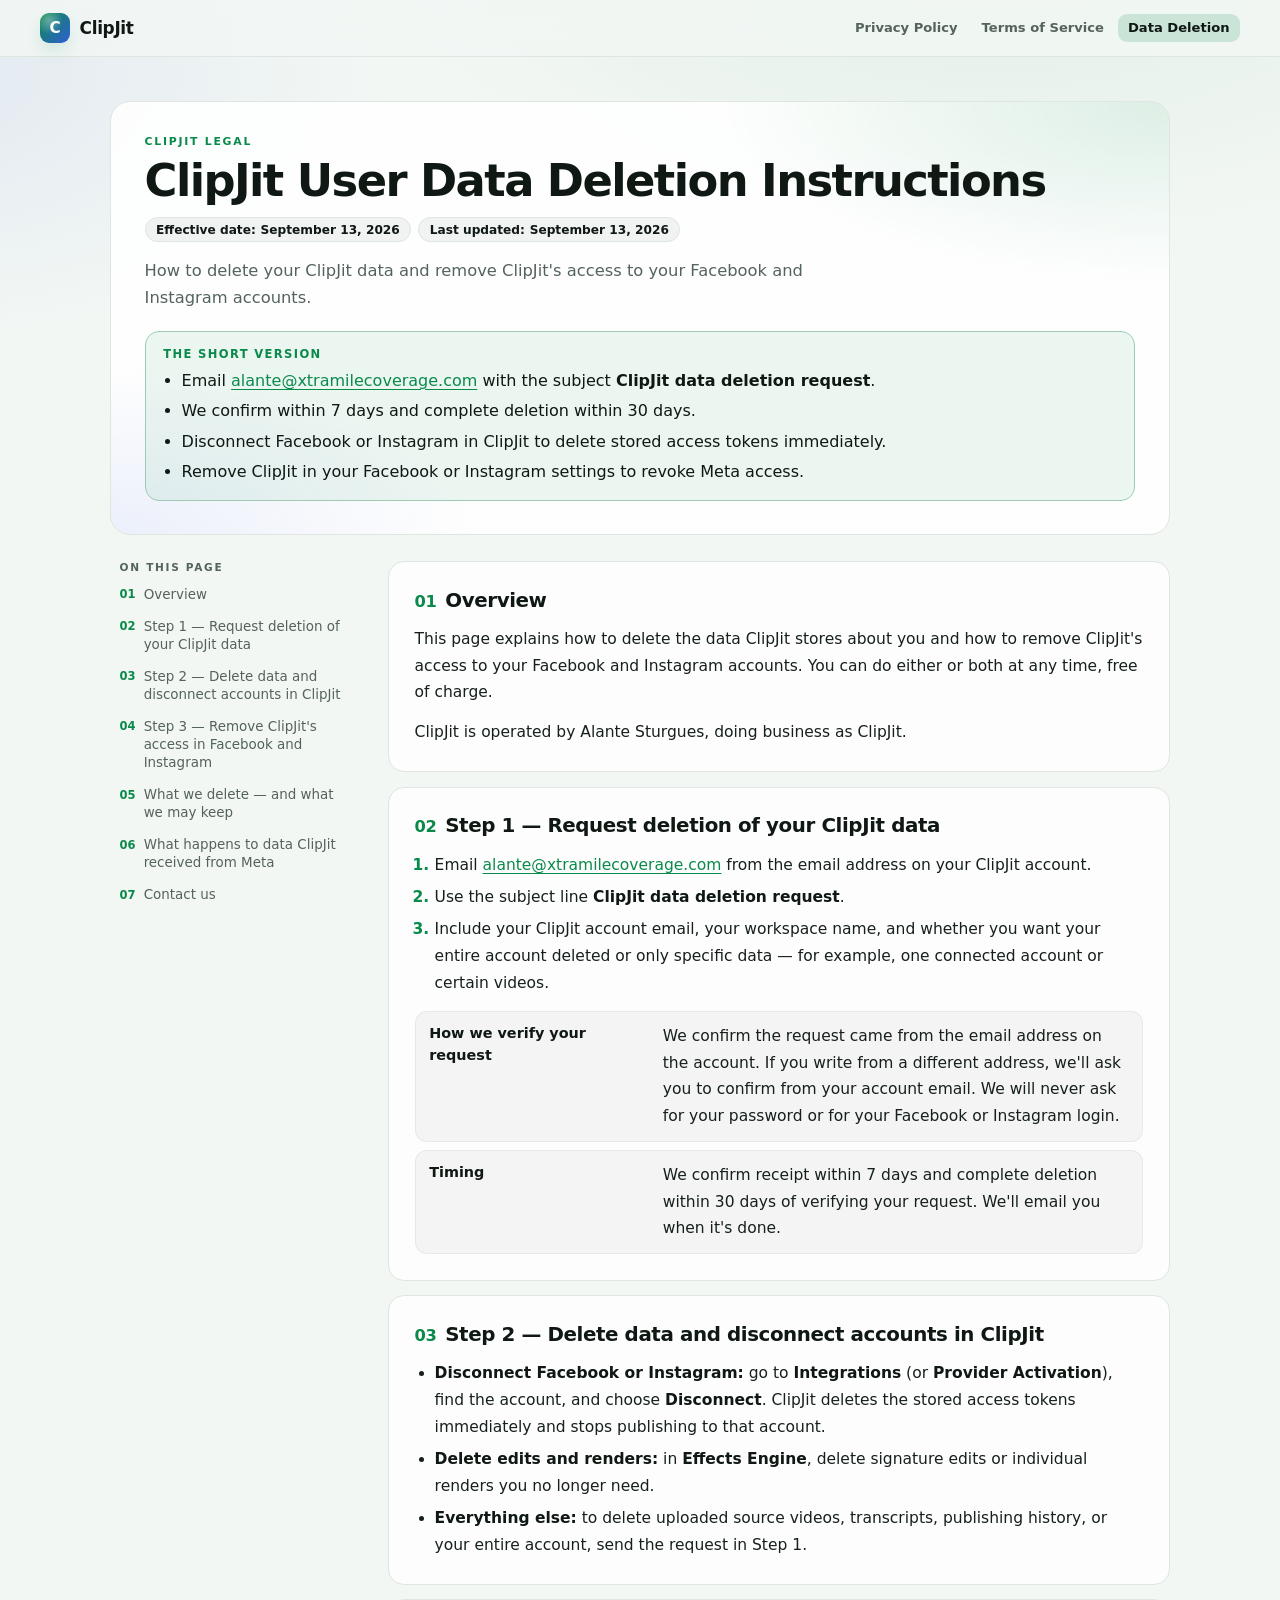
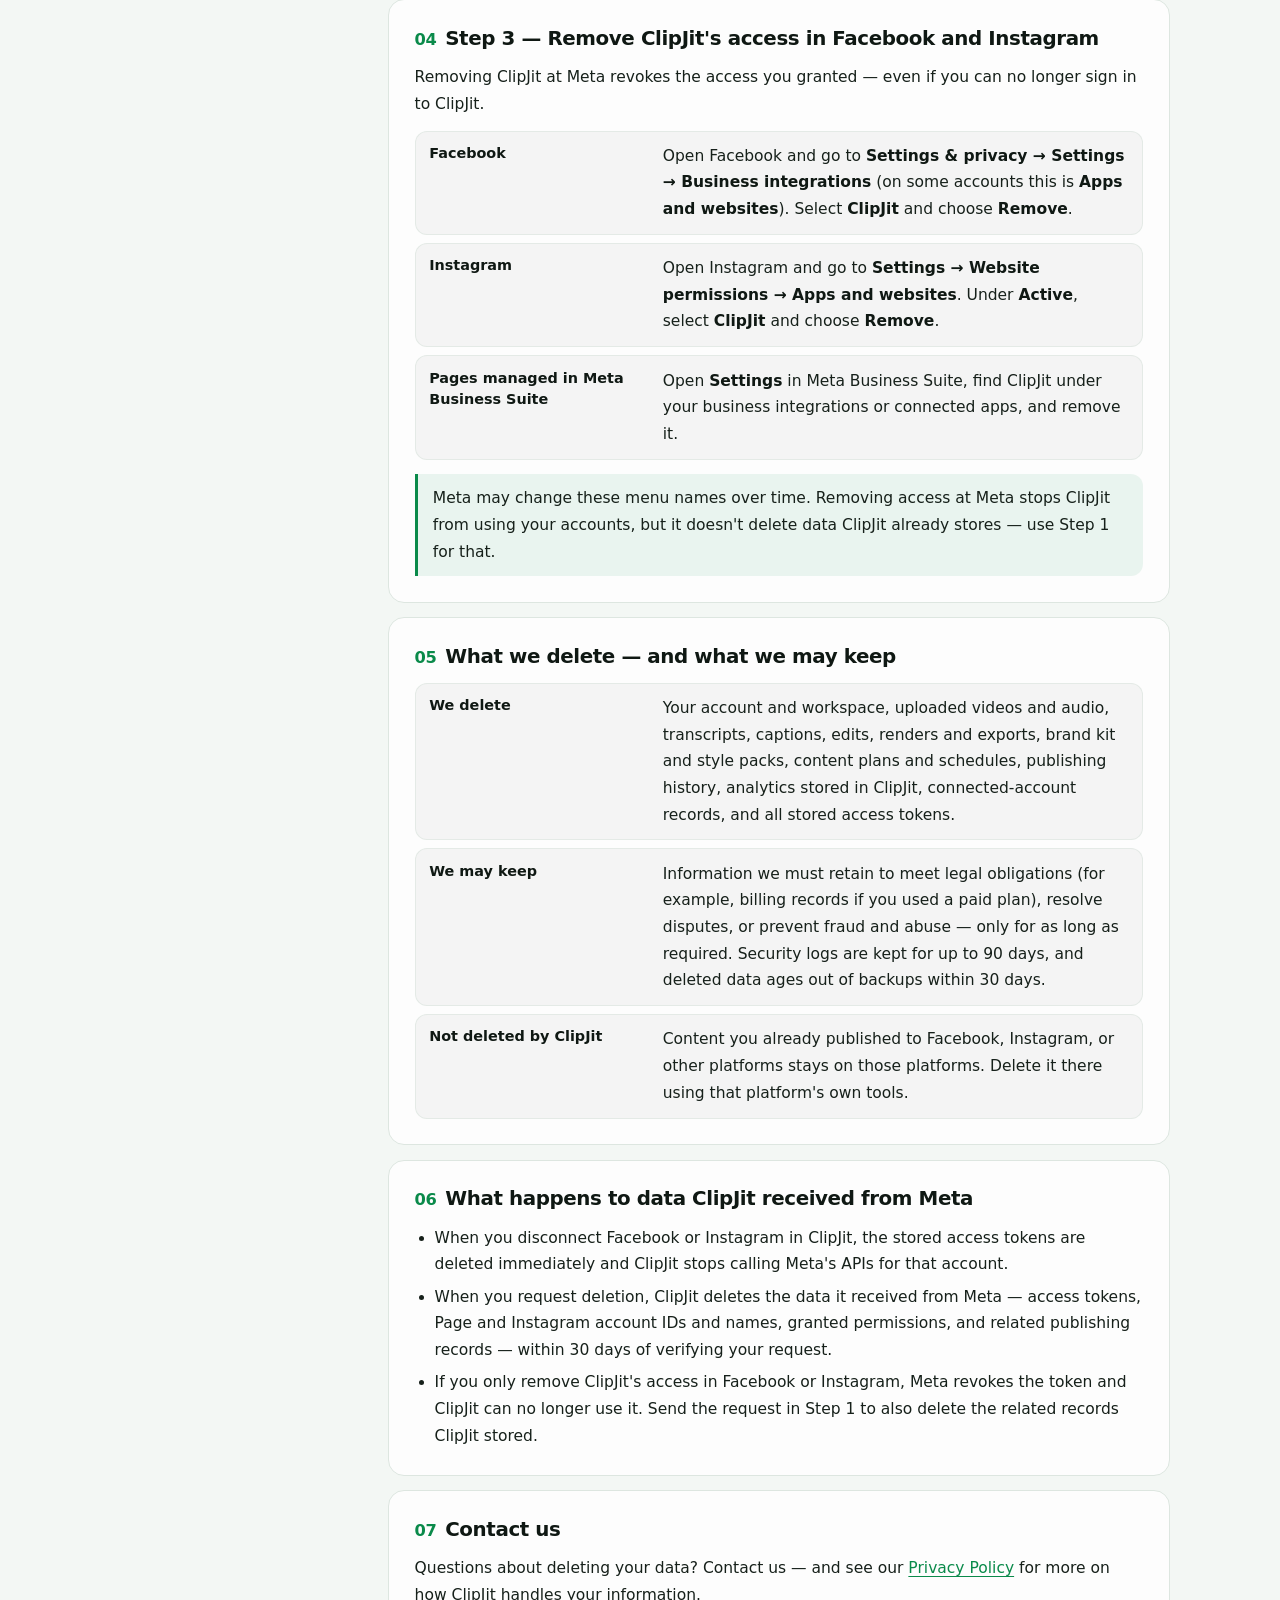
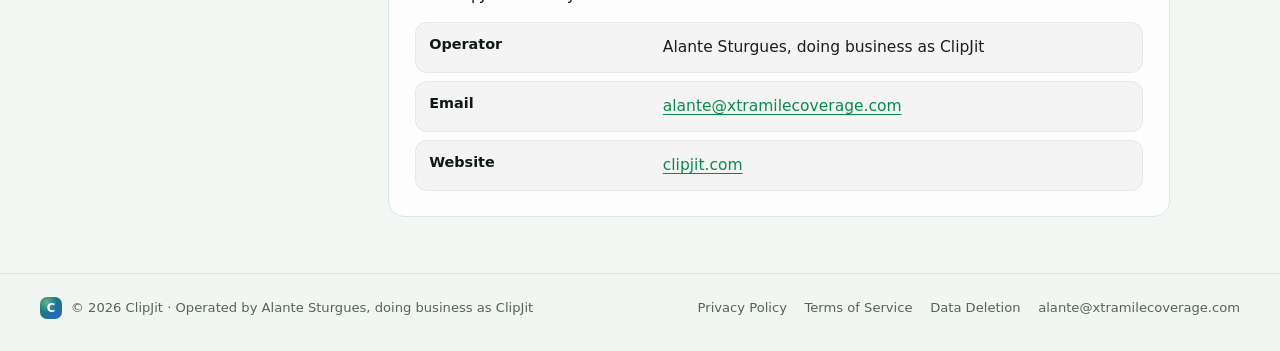
==== data-deletion/index.html @ 2532e1da "Add ClipJit Privacy Policy, Terms of Service, and Data Deletion Instructions" ====
<!doctype html>
<html lang="en">
<head>
<meta charset="utf-8">
<meta name="viewport" content="width=device-width, initial-scale=1">
<title>ClipJit User Data Deletion Instructions</title>
<meta name="description" content="How to delete your ClipJit data and remove ClipJit&#39;s access to your Facebook and Instagram accounts.">
<meta name="robots" content="index,follow">
<link rel="canonical" href="https://clipjit.com/data-deletion">
<meta property="og:type" content="website">
<meta property="og:site_name" content="ClipJit">
<meta property="og:title" content="ClipJit User Data Deletion Instructions">
<meta property="og:description" content="How to delete your ClipJit data and remove ClipJit&#39;s access to your Facebook and Instagram accounts.">
<meta property="og:url" content="https://clipjit.com/data-deletion">
<meta name="theme-color" content="#070908">
<meta name="color-scheme" content="dark light">
<link rel="icon" href="../favicon.svg" type="image/svg+xml">
<link rel="stylesheet" href="../styles.css">
</head>
<body>
<div class="lg-shell">
<header class="lg-top">
<a class="lg-brand" href="../" aria-label="ClipJit home"><span class="lg-mark" aria-hidden="true">C</span><span>ClipJit</span></a>
<nav class="lg-topnav" aria-label="Legal"><a href="../privacy">Privacy Policy</a><a href="../terms">Terms of Service</a><a href="../data-deletion" aria-current="page">Data Deletion</a></nav>
</header>
<main class="lg-main">
<article class="lg-doc">
<header class="lg-hero">
<p class="lg-kicker">ClipJit legal</p>
<h1 class="lg-title">ClipJit User Data Deletion Instructions</h1>
<div class="lg-meta"><span class="lg-chip">Effective date: <time>September 13, 2026</time></span><span class="lg-chip">Last updated: <time>September 13, 2026</time></span></div>
<p class="lg-lede">How to delete your ClipJit data and remove ClipJit&#39;s access to your Facebook and Instagram accounts.</p>
<div class="lg-summary"><p class="lg-summary-title">The short version</p><ul><li>Email <a href="mailto:alante@xtramilecoverage.com">alante@xtramilecoverage.com</a> with the subject <strong>ClipJit data deletion request</strong>.</li><li>We confirm within 7 days and complete deletion within 30 days.</li><li>Disconnect Facebook or Instagram in ClipJit to delete stored access tokens immediately.</li><li>Remove ClipJit in your Facebook or Instagram settings to revoke Meta access.</li></ul></div>
</header>
<div class="lg-layout">
<nav class="lg-toc" aria-label="On this page"><p class="lg-toc-title">On this page</p><ol><li><a href="#overview"><span class="lg-num">01</span>Overview</a></li><li><a href="#request-deletion"><span class="lg-num">02</span>Step 1 — Request deletion of your ClipJit data</a></li><li><a href="#in-app"><span class="lg-num">03</span>Step 2 — Delete data and disconnect accounts in ClipJit</a></li><li><a href="#revoke-meta"><span class="lg-num">04</span>Step 3 — Remove ClipJit&#39;s access in Facebook and Instagram</a></li><li><a href="#what-we-delete"><span class="lg-num">05</span>What we delete — and what we may keep</a></li><li><a href="#meta-data"><span class="lg-num">06</span>What happens to data ClipJit received from Meta</a></li><li><a href="#contact"><span class="lg-num">07</span>Contact us</a></li></ol></nav>
<div class="lg-sections"><section class="lg-section" id="overview" aria-labelledby="overview-h"><h2 id="overview-h"><span class="lg-num">01</span>Overview</h2><p>This page explains how to delete the data ClipJit stores about you and how to remove ClipJit&#39;s access to your Facebook and Instagram accounts. You can do either or both at any time, free of charge.</p><p>ClipJit is operated by Alante Sturgues, doing business as ClipJit.</p></section><section class="lg-section" id="request-deletion" aria-labelledby="request-deletion-h"><h2 id="request-deletion-h"><span class="lg-num">02</span>Step 1 — Request deletion of your ClipJit data</h2><ol class="lg-steps"><li>Email <a href="mailto:alante@xtramilecoverage.com">alante@xtramilecoverage.com</a> from the email address on your ClipJit account.</li><li>Use the subject line <strong>ClipJit data deletion request</strong>.</li><li>Include your ClipJit account email, your workspace name, and whether you want your entire account deleted or only specific data — for example, one connected account or certain videos.</li></ol><dl class="lg-defs"><div class="lg-def"><dt>How we verify your request</dt><dd>We confirm the request came from the email address on the account. If you write from a different address, we&#39;ll ask you to confirm from your account email. We will never ask for your password or for your Facebook or Instagram login.</dd></div><div class="lg-def"><dt>Timing</dt><dd>We confirm receipt within 7 days and complete deletion within 30 days of verifying your request. We&#39;ll email you when it&#39;s done.</dd></div></dl></section><section class="lg-section" id="in-app" aria-labelledby="in-app-h"><h2 id="in-app-h"><span class="lg-num">03</span>Step 2 — Delete data and disconnect accounts in ClipJit</h2><ul><li><strong>Disconnect Facebook or Instagram:</strong> go to <strong>Integrations</strong> (or <strong>Provider Activation</strong>), find the account, and choose <strong>Disconnect</strong>. ClipJit deletes the stored access tokens immediately and stops publishing to that account.</li><li><strong>Delete edits and renders:</strong> in <strong>Effects Engine</strong>, delete signature edits or individual renders you no longer need.</li><li><strong>Everything else:</strong> to delete uploaded source videos, transcripts, publishing history, or your entire account, send the request in Step 1.</li></ul></section><section class="lg-section" id="revoke-meta" aria-labelledby="revoke-meta-h"><h2 id="revoke-meta-h"><span class="lg-num">04</span>Step 3 — Remove ClipJit&#39;s access in Facebook and Instagram</h2><p>Removing ClipJit at Meta revokes the access you granted — even if you can no longer sign in to ClipJit.</p><dl class="lg-defs"><div class="lg-def"><dt>Facebook</dt><dd>Open Facebook and go to <strong>Settings &amp; privacy → Settings → Business integrations</strong> (on some accounts this is <strong>Apps and websites</strong>). Select <strong>ClipJit</strong> and choose <strong>Remove</strong>.</dd></div><div class="lg-def"><dt>Instagram</dt><dd>Open Instagram and go to <strong>Settings → Website permissions → Apps and websites</strong>. Under <strong>Active</strong>, select <strong>ClipJit</strong> and choose <strong>Remove</strong>.</dd></div><div class="lg-def"><dt>Pages managed in Meta Business Suite</dt><dd>Open <strong>Settings</strong> in Meta Business Suite, find ClipJit under your business integrations or connected apps, and remove it.</dd></div></dl><p class="lg-note">Meta may change these menu names over time. Removing access at Meta stops ClipJit from using your accounts, but it doesn&#39;t delete data ClipJit already stores — use Step 1 for that.</p></section><section class="lg-section" id="what-we-delete" aria-labelledby="what-we-delete-h"><h2 id="what-we-delete-h"><span class="lg-num">05</span>What we delete — and what we may keep</h2><dl class="lg-defs"><div class="lg-def"><dt>We delete</dt><dd>Your account and workspace, uploaded videos and audio, transcripts, captions, edits, renders and exports, brand kit and style packs, content plans and schedules, publishing history, analytics stored in ClipJit, connected-account records, and all stored access tokens.</dd></div><div class="lg-def"><dt>We may keep</dt><dd>Information we must retain to meet legal obligations (for example, billing records if you used a paid plan), resolve disputes, or prevent fraud and abuse — only for as long as required. Security logs are kept for up to 90 days, and deleted data ages out of backups within 30 days.</dd></div><div class="lg-def"><dt>Not deleted by ClipJit</dt><dd>Content you already published to Facebook, Instagram, or other platforms stays on those platforms. Delete it there using that platform&#39;s own tools.</dd></div></dl></section><section class="lg-section" id="meta-data" aria-labelledby="meta-data-h"><h2 id="meta-data-h"><span class="lg-num">06</span>What happens to data ClipJit received from Meta</h2><ul><li>When you disconnect Facebook or Instagram in ClipJit, the stored access tokens are deleted immediately and ClipJit stops calling Meta&#39;s APIs for that account.</li><li>When you request deletion, ClipJit deletes the data it received from Meta — access tokens, Page and Instagram account IDs and names, granted permissions, and related publishing records — within 30 days of verifying your request.</li><li>If you only remove ClipJit&#39;s access in Facebook or Instagram, Meta revokes the token and ClipJit can no longer use it. Send the request in Step 1 to also delete the related records ClipJit stored.</li></ul></section><section class="lg-section" id="contact" aria-labelledby="contact-h"><h2 id="contact-h"><span class="lg-num">07</span>Contact us</h2><p>Questions about deleting your data? Contact us — and see our <a href="../privacy">Privacy Policy</a> for more on how ClipJit handles your information.</p><dl class="lg-defs"><div class="lg-def"><dt>Operator</dt><dd>Alante Sturgues, doing business as ClipJit</dd></div><div class="lg-def"><dt>Email</dt><dd><a href="mailto:alante@xtramilecoverage.com">alante@xtramilecoverage.com</a></dd></div><div class="lg-def"><dt>Website</dt><dd><a href="https://clipjit.com">clipjit.com</a></dd></div></dl></section></div>
</div>
</article>
</main>
<footer class="lg-footer">
<div class="lg-foot-brand"><span class="lg-mark lg-mark-sm" aria-hidden="true">C</span><span>© 2026 ClipJit · Operated by Alante Sturgues, doing business as ClipJit</span></div>
<nav class="lg-foot-nav" aria-label="Legal"><a href="../privacy">Privacy Policy</a><a href="../terms">Terms of Service</a><a href="../data-deletion">Data Deletion</a><a href="mailto:alante@xtramilecoverage.com">alante@xtramilecoverage.com</a></nav>
</footer>
</div>
</body>
</html>
---- styles.css ----
/* ClipJit legal site — generated by tools/legal-site/build.mts. Do not edit by hand. */

:root {
  --brand-primary: #2dff8c;
  --brand-primary-foreground: #03170b;
  --brand-accent: #5b8cff;
  --brand-accent-foreground: #ffffff;
  --brand-background: #070908;
  --brand-surface: #101412;
  --brand-foreground: #eef6f1;
  --brand-muted: #94a39b;
  --brand-border: #1c2420;
  --brand-success: #34d399;
  --brand-warning: #fbbf24;
  --brand-danger: #fb7185;
}

@media (prefers-color-scheme: light) {
  :root {
    --brand-background: #f3f7f4;
  --brand-surface: #ffffff;
  --brand-foreground: #0f1813;
  --brand-muted: #54635b;
  --brand-border: #dde6e0;
  --brand-primary: #0a8a4a;
  --brand-primary-foreground: #ffffff;
  --brand-accent: #2f5fd6;
  --brand-accent-foreground: #ffffff;
  --brand-success: #16a34a;
  --brand-warning: #b45309;
  --brand-danger: #dc2626;
  --glass-border: color-mix(in srgb, var(--brand-foreground) 8%, transparent);
  }
}

*, *::before, *::after { box-sizing: border-box; }
html { color-scheme: dark light; -webkit-text-size-adjust: 100%; }
html, body { margin: 0; padding: 0; }
body {
  background:
    radial-gradient(1100px 600px at 78% -12%, color-mix(in srgb, var(--brand-primary) 9%, transparent), transparent 60%),
    radial-gradient(900px 500px at -8% 8%, color-mix(in srgb, var(--brand-accent) 9%, transparent), transparent 55%),
    var(--brand-background);
  background-attachment: fixed;
  color: var(--brand-foreground);
  font-family: ui-sans-serif, system-ui, -apple-system, "Segoe UI", Roboto, Helvetica, Arial, sans-serif;
  -webkit-font-smoothing: antialiased;
  min-height: 100vh;
}
a { color: inherit; text-decoration: none; }
:focus-visible { outline: 2px solid var(--brand-primary); outline-offset: 2px; border-radius: 6px; }

/* ClipJit legal pages — shared by the Next routes and the static site (tools/legal-site/build.mts).
   Reads only the --brand-* variables, so it follows the app's dark/light theme everywhere. */

.lg-contents { display: contents; }
.lg-shell { min-height: 100vh; display: flex; flex-direction: column; position: relative; z-index: 1; }

/* header */
.lg-top {
  position: sticky; top: 0; z-index: 40;
  display: flex; flex-wrap: wrap; align-items: center; justify-content: space-between; gap: 0.6rem 1rem;
  padding: 0.8rem clamp(1rem, 4vw, 2.5rem);
  background: color-mix(in srgb, var(--brand-background) 80%, transparent);
  border-bottom: 1px solid var(--brand-border);
  backdrop-filter: blur(14px) saturate(140%); -webkit-backdrop-filter: blur(14px) saturate(140%);
}
.lg-brand { display: inline-flex; align-items: center; gap: 0.6rem; font-weight: 800; font-size: 1.06rem; letter-spacing: -0.02em; color: var(--brand-foreground); text-decoration: none; }
.lg-mark {
  width: 30px; height: 30px; border-radius: 9px; display: inline-grid; place-items: center; flex-shrink: 0;
  background: radial-gradient(circle at 30% 25%, color-mix(in srgb, #fff 35%, transparent), transparent 45%), linear-gradient(135deg, var(--brand-primary), var(--brand-accent));
  color: var(--brand-primary-foreground); font-weight: 850; font-size: 0.95rem;
  box-shadow: 0 8px 22px -10px var(--brand-primary);
}
.lg-mark-sm { width: 22px; height: 22px; border-radius: 7px; font-size: 0.72rem; }
.lg-topnav { display: flex; flex-wrap: wrap; gap: 0.2rem; }
.lg-topnav a { font-size: 0.82rem; font-weight: 600; color: var(--brand-muted); padding: 0.4rem 0.65rem; border-radius: 9px; text-decoration: none; }
.lg-topnav a:hover { color: var(--brand-foreground); background: color-mix(in srgb, var(--brand-foreground) 6%, transparent); }
.lg-topnav a[aria-current="page"] { color: var(--brand-foreground); background: color-mix(in srgb, var(--brand-primary) 16%, transparent); }

/* layout */
.lg-main { flex: 1; width: 100%; max-width: 1140px; margin: 0 auto; padding: clamp(1.25rem, 4vw, 2.75rem) clamp(1rem, 4vw, 2.5rem) 3.5rem; }
.lg-hero {
  border: 1px solid var(--brand-border); border-radius: 20px; padding: clamp(1.25rem, 3.4vw, 2.1rem);
  background:
    radial-gradient(640px 260px at 100% 0%, color-mix(in srgb, var(--brand-primary) 13%, transparent), transparent 70%),
    radial-gradient(520px 240px at 0% 100%, color-mix(in srgb, var(--brand-accent) 9%, transparent), transparent 70%),
    color-mix(in srgb, var(--brand-surface) 90%, transparent);
}
.lg-kicker { margin: 0; font-size: 0.68rem; font-weight: 700; letter-spacing: 0.16em; text-transform: uppercase; color: var(--brand-primary); }
.lg-title { font-size: clamp(1.85rem, 4.6vw, 2.8rem); font-weight: 780; letter-spacing: -0.035em; line-height: 1.06; margin: 0.55rem 0 0.8rem; }
.lg-meta { display: flex; flex-wrap: wrap; gap: 0.45rem; }
.lg-chip { display: inline-flex; align-items: center; gap: 0.3rem; font-size: 0.76rem; font-weight: 650; color: var(--brand-foreground); padding: 0.28rem 0.65rem; border-radius: 999px; border: 1px solid var(--brand-border); background: color-mix(in srgb, var(--brand-foreground) 5%, transparent); }
.lg-lede { margin: 1rem 0 0; max-width: 70ch; font-size: 1.02rem; line-height: 1.65; color: var(--brand-muted); }
.lg-summary { margin-top: 1.2rem; padding: 0.95rem 1.1rem; border-radius: 14px; border: 1px solid color-mix(in srgb, var(--brand-primary) 30%, var(--brand-border)); background: color-mix(in srgb, var(--brand-primary) 7%, transparent); }
.lg-summary-title { margin: 0 0 0.4rem; font-size: 0.72rem; font-weight: 750; letter-spacing: 0.12em; text-transform: uppercase; color: var(--brand-primary); }
.lg-summary ul { margin: 0; padding-left: 1.15rem; display: grid; gap: 0.3rem; line-height: 1.6; }

.lg-layout { display: grid; grid-template-columns: 250px minmax(0, 1fr); gap: 1.75rem; margin-top: 1.6rem; align-items: start; }
.lg-toc { position: sticky; top: 84px; max-height: calc(100vh - 100px); overflow-y: auto; font-size: 0.84rem; }
.lg-toc-title { margin: 0 0 0.45rem; padding: 0 0.6rem; font-size: 0.66rem; font-weight: 750; letter-spacing: 0.16em; text-transform: uppercase; color: var(--brand-muted); }
.lg-toc ol { list-style: none; margin: 0; padding: 0; display: grid; gap: 0.1rem; }
.lg-toc a { display: flex; gap: 0.5rem; padding: 0.38rem 0.6rem; border-radius: 9px; color: var(--brand-muted); line-height: 1.35; text-decoration: none; }
.lg-toc a:hover { color: var(--brand-foreground); background: color-mix(in srgb, var(--brand-foreground) 6%, transparent); }
.lg-toc .lg-num { font-size: 0.72rem; margin-right: 0; padding-top: 0.08rem; }

.lg-sections { display: grid; gap: 0.9rem; min-width: 0; }
.lg-section { scroll-margin-top: 84px; min-width: 0; border: 1px solid var(--brand-border); border-radius: 16px; padding: clamp(1rem, 2.8vw, 1.6rem); background: color-mix(in srgb, var(--brand-surface) 82%, transparent); }
.lg-section h2 { display: flex; align-items: baseline; gap: 0.55rem; margin: 0 0 0.8rem; font-size: clamp(1.08rem, 2.2vw, 1.24rem); line-height: 1.3; letter-spacing: -0.02em; }
.lg-num { color: var(--brand-primary); font-variant-numeric: tabular-nums; font-weight: 800; font-size: 0.82em; }
.lg-section p, .lg-section li, .lg-section dd { font-size: 0.97rem; line-height: 1.72; color: color-mix(in srgb, var(--brand-foreground) 90%, var(--brand-muted)); }
.lg-section p { margin: 0 0 0.8rem; max-width: 74ch; }
.lg-section p:last-child { margin-bottom: 0; }
.lg-section ul, .lg-section ol { margin: 0 0 0.9rem; padding-left: 1.25rem; display: grid; gap: 0.35rem; max-width: 74ch; }
.lg-section ul:last-child, .lg-section ol:last-child { margin-bottom: 0; }
.lg-section a, .lg-summary a { color: var(--brand-primary); text-decoration: underline; text-underline-offset: 3px; text-decoration-thickness: 1px; overflow-wrap: anywhere; }
.lg-section a:hover, .lg-summary a:hover { text-decoration-thickness: 2px; }
.lg-section strong { color: var(--brand-foreground); font-weight: 700; }
.lg-section code { font-family: ui-monospace, SFMono-Regular, Menlo, Consolas, monospace; font-size: 0.86em; padding: 0.06rem 0.38rem; border-radius: 6px; border: 1px solid var(--brand-border); background: color-mix(in srgb, var(--brand-foreground) 7%, transparent); overflow-wrap: anywhere; }
.lg-steps li::marker { color: var(--brand-primary); font-weight: 800; }

.lg-defs { margin: 0 0 0.9rem; display: grid; gap: 0.5rem; }
.lg-defs:last-child { margin-bottom: 0; }
.lg-def { display: grid; grid-template-columns: minmax(0, 13.5rem) minmax(0, 1fr); gap: 0.35rem 1.1rem; padding: 0.7rem 0.85rem; border-radius: 12px; border: 1px solid color-mix(in srgb, var(--brand-border) 70%, transparent); background: color-mix(in srgb, var(--brand-foreground) 3.5%, transparent); }
.lg-def dt { margin: 0; font-weight: 700; font-size: 0.9rem; line-height: 1.5; color: var(--brand-foreground); }
.lg-def dd { margin: 0; }

.lg-note { margin-top: 0.9rem !important; padding: 0.7rem 0.95rem; border-left: 3px solid var(--brand-primary); border-radius: 0 12px 12px 0; background: color-mix(in srgb, var(--brand-primary) 8%, transparent); }

/* footer */
.lg-footer { border-top: 1px solid var(--brand-border); padding: 1.4rem clamp(1rem, 4vw, 2.5rem) 2rem; display: flex; flex-wrap: wrap; align-items: center; justify-content: space-between; gap: 0.9rem 1.5rem; font-size: 0.82rem; color: var(--brand-muted); background: color-mix(in srgb, var(--brand-background) 70%, transparent); }
.lg-foot-brand { display: inline-flex; align-items: center; gap: 0.55rem; }
.lg-foot-nav { display: flex; flex-wrap: wrap; gap: 0.35rem 1.1rem; }
.lg-foot-nav a { color: var(--brand-muted); text-decoration: none; }
.lg-foot-nav a:hover { color: var(--brand-foreground); text-decoration: underline; }

/* static landing */
.lg-landing { display: grid; gap: 1.2rem; }
.lg-cards { display: grid; grid-template-columns: repeat(3, minmax(0, 1fr)); gap: 0.9rem; }
.lg-card { display: grid; gap: 0.35rem; padding: 1.1rem 1.15rem; border-radius: 16px; border: 1px solid var(--brand-border); background: color-mix(in srgb, var(--brand-surface) 82%, transparent); color: var(--brand-foreground); text-decoration: none; transition: border-color 0.14s ease, transform 0.14s ease; }
.lg-card:hover { border-color: color-mix(in srgb, var(--brand-primary) 50%, var(--brand-border)); transform: translateY(-2px); }
.lg-card strong { font-size: 1.02rem; }
.lg-card span { font-size: 0.86rem; line-height: 1.55; color: var(--brand-muted); }

@media (max-width: 900px) {
  .lg-layout { grid-template-columns: minmax(0, 1fr); gap: 1rem; }
  .lg-toc { position: static; max-height: none; padding: 0.8rem 0.6rem; border: 1px solid var(--brand-border); border-radius: 14px; background: color-mix(in srgb, var(--brand-surface) 70%, transparent); }
  .lg-toc ol { grid-template-columns: repeat(2, minmax(0, 1fr)); }
  .lg-cards { grid-template-columns: minmax(0, 1fr); }
}
@media (max-width: 620px) {
  .lg-topnav { width: 100%; }
  .lg-topnav a { padding: 0.32rem 0.5rem; font-size: 0.78rem; }
  .lg-toc ol { grid-template-columns: minmax(0, 1fr); }
  .lg-def { grid-template-columns: minmax(0, 1fr); gap: 0.2rem; }
  .lg-footer { flex-direction: column; align-items: flex-start; }
}

@media print {
  .lg-top, .lg-toc, .lg-foot-nav { display: none !important; }
  .lg-layout { display: block; }
  .lg-hero, .lg-section, .lg-def, .lg-summary { border: none; background: none; box-shadow: none; padding: 0; }
  .lg-section { margin-top: 1.2rem; }
  .lg-section p, .lg-section li, .lg-section dd, .lg-lede { color: #000; }
}
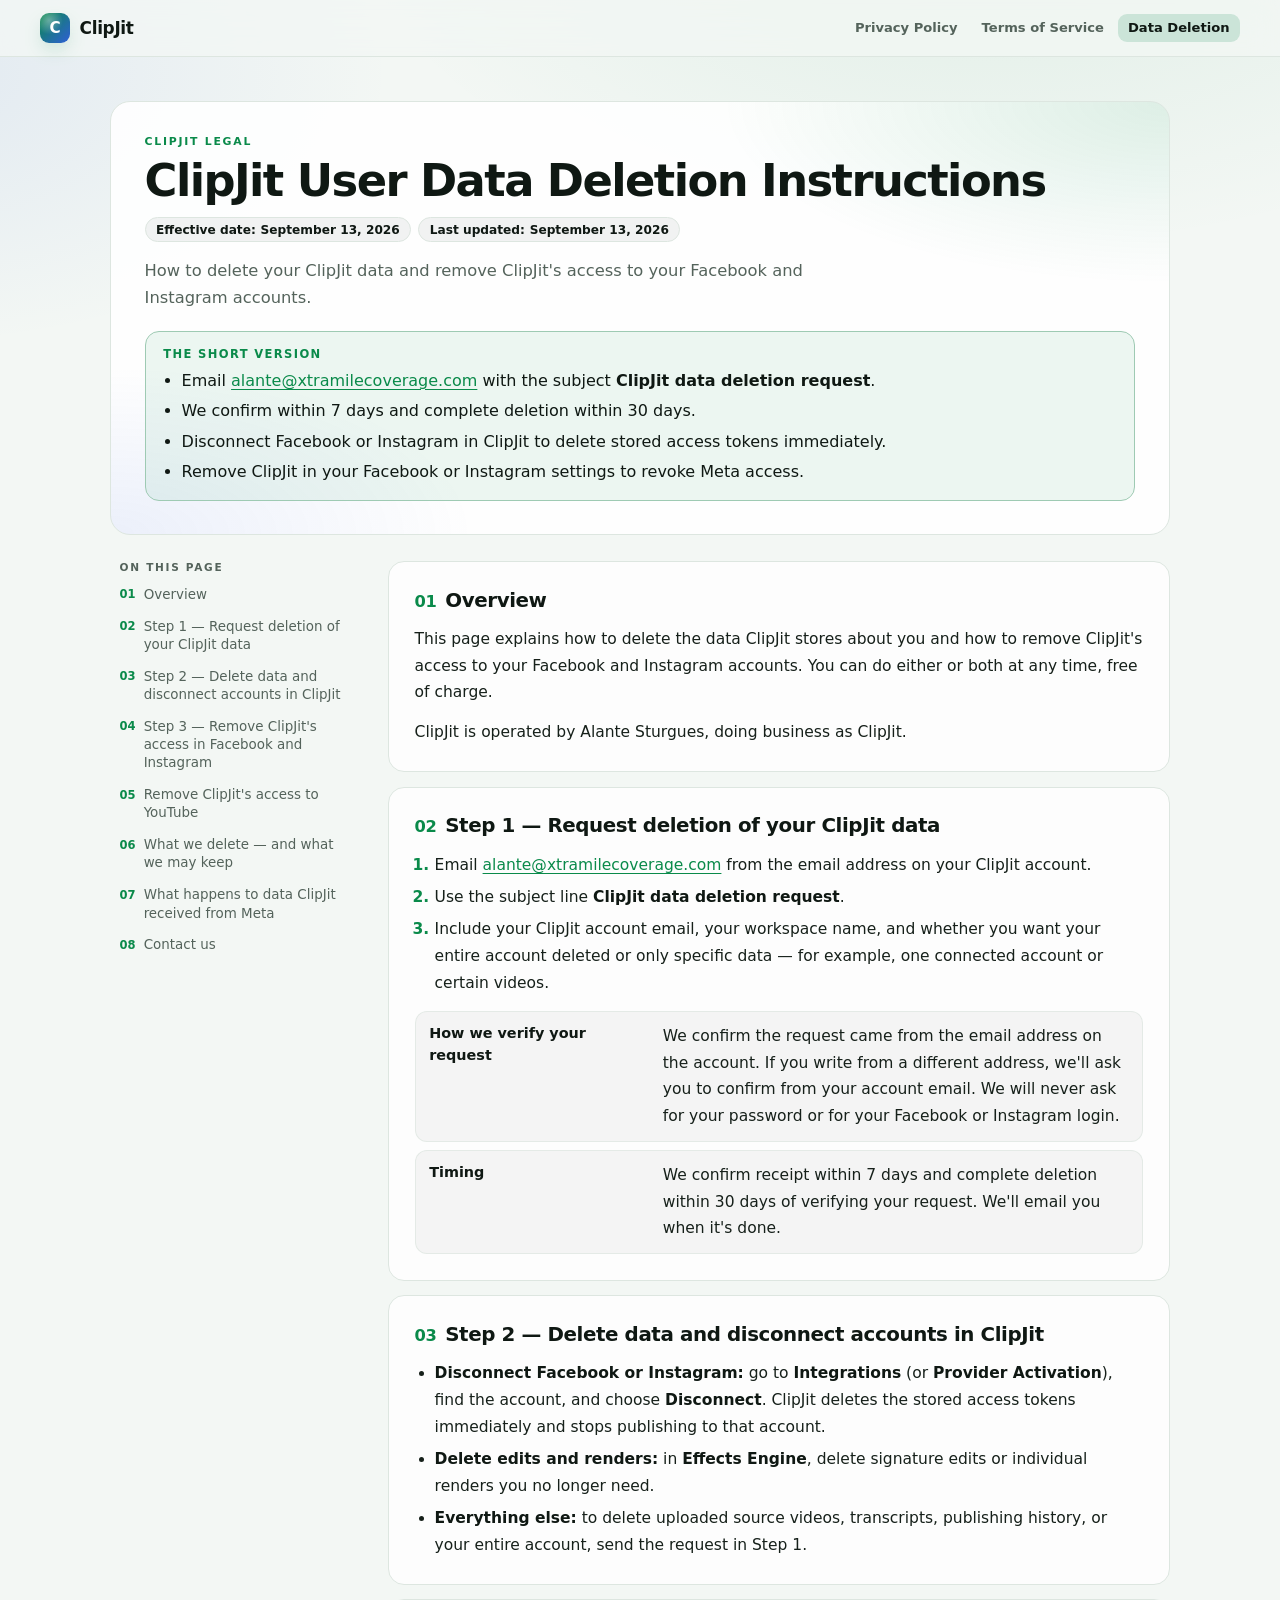
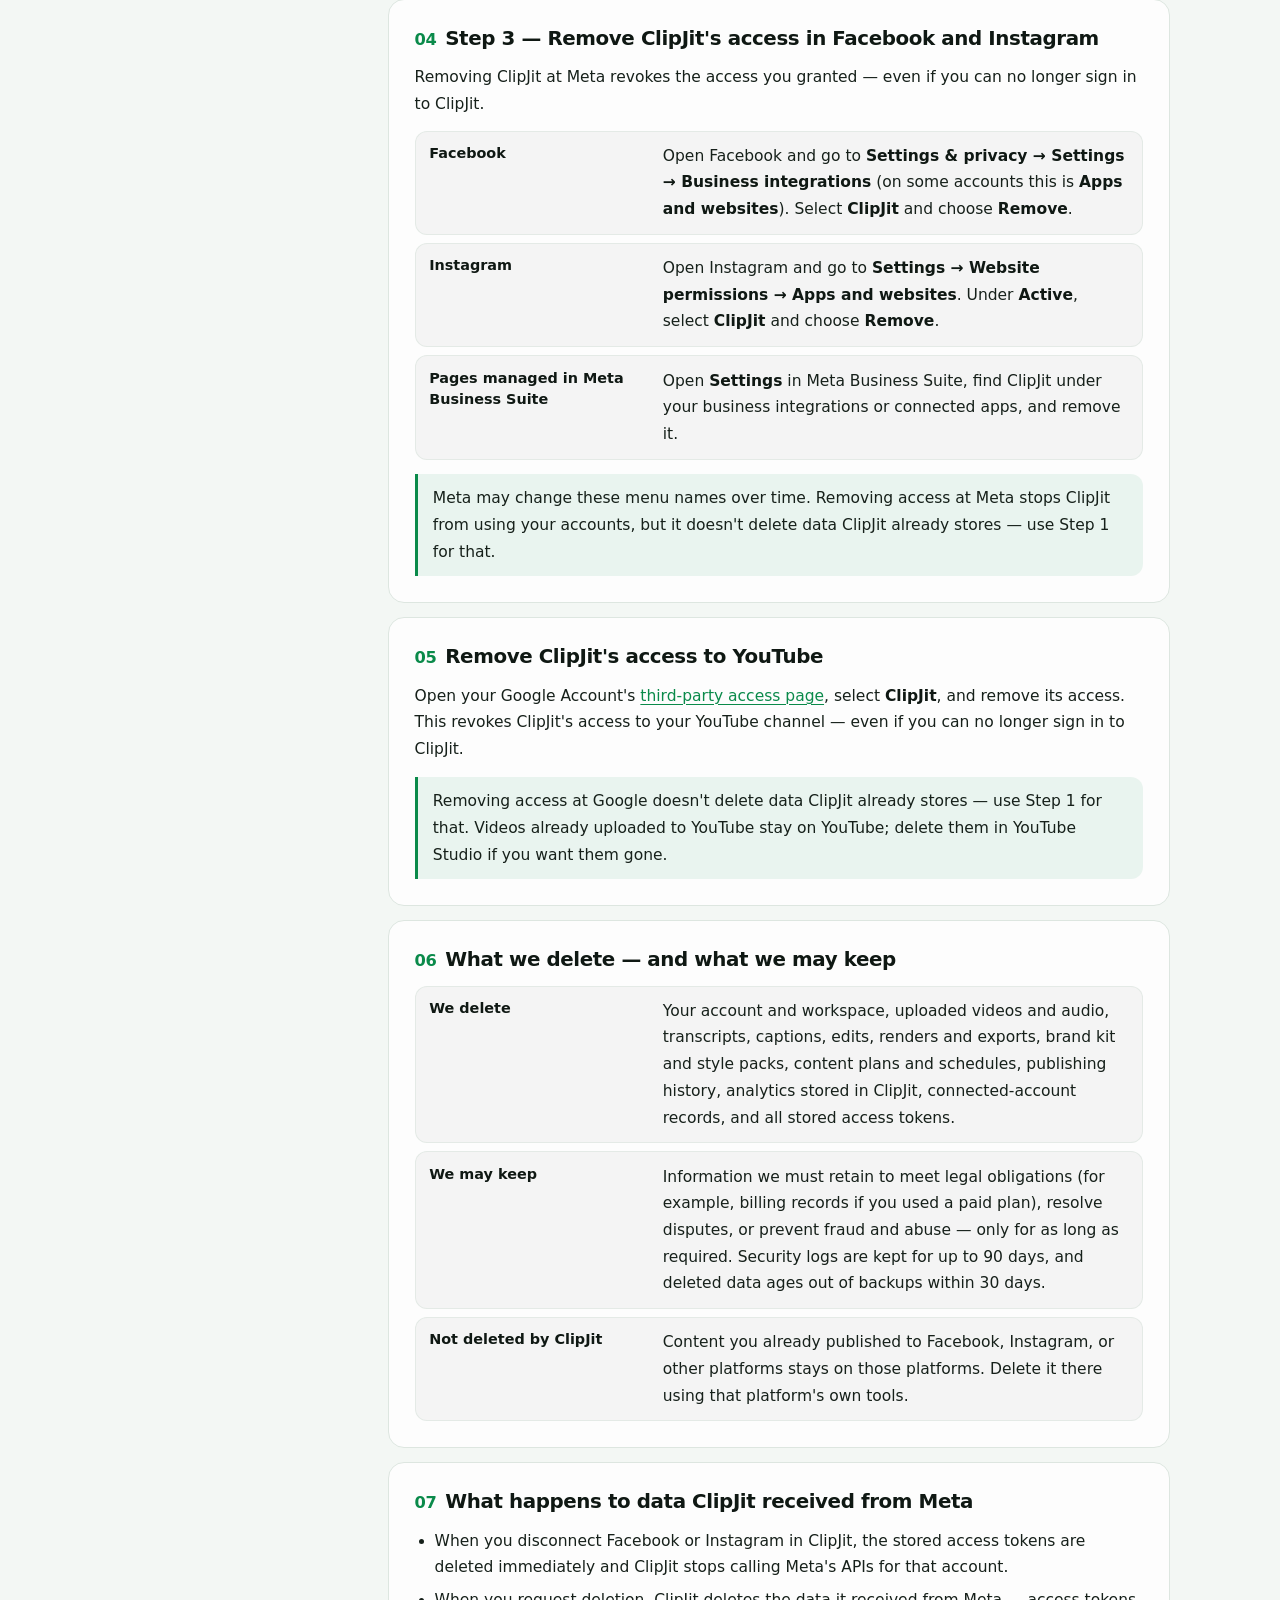
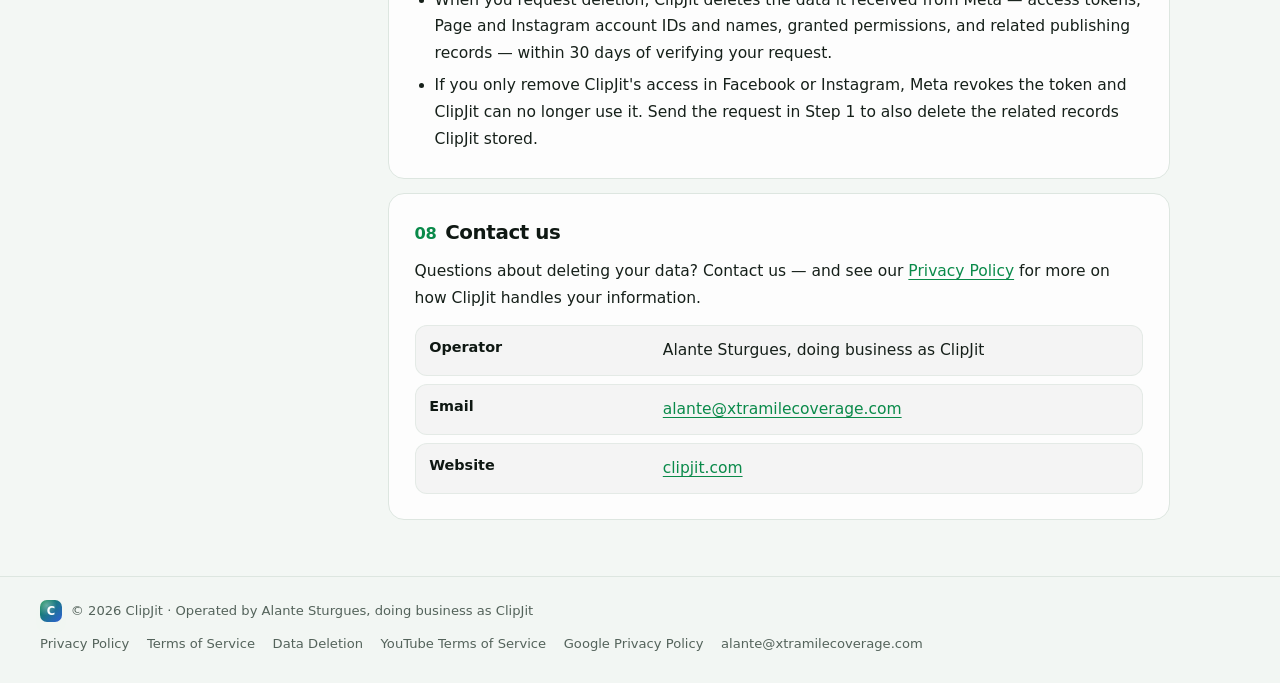
==== commit 31043f87: "Add YouTube API Services disclosures and Google policy links to legal pages Privacy Policy: how Clip" ====
--- a/data-deletion/index.html
+++ b/data-deletion/index.html
@@ -33,14 +33,14 @@
 <div class="lg-summary"><p class="lg-summary-title">The short version</p><ul><li>Email <a href="mailto:alante@xtramilecoverage.com">alante@xtramilecoverage.com</a> with the subject <strong>ClipJit data deletion request</strong>.</li><li>We confirm within 7 days and complete deletion within 30 days.</li><li>Disconnect Facebook or Instagram in ClipJit to delete stored access tokens immediately.</li><li>Remove ClipJit in your Facebook or Instagram settings to revoke Meta access.</li></ul></div>
 </header>
 <div class="lg-layout">
-<nav class="lg-toc" aria-label="On this page"><p class="lg-toc-title">On this page</p><ol><li><a href="#overview"><span class="lg-num">01</span>Overview</a></li><li><a href="#request-deletion"><span class="lg-num">02</span>Step 1 — Request deletion of your ClipJit data</a></li><li><a href="#in-app"><span class="lg-num">03</span>Step 2 — Delete data and disconnect accounts in ClipJit</a></li><li><a href="#revoke-meta"><span class="lg-num">04</span>Step 3 — Remove ClipJit&#39;s access in Facebook and Instagram</a></li><li><a href="#what-we-delete"><span class="lg-num">05</span>What we delete — and what we may keep</a></li><li><a href="#meta-data"><span class="lg-num">06</span>What happens to data ClipJit received from Meta</a></li><li><a href="#contact"><span class="lg-num">07</span>Contact us</a></li></ol></nav>
-<div class="lg-sections"><section class="lg-section" id="overview" aria-labelledby="overview-h"><h2 id="overview-h"><span class="lg-num">01</span>Overview</h2><p>This page explains how to delete the data ClipJit stores about you and how to remove ClipJit&#39;s access to your Facebook and Instagram accounts. You can do either or both at any time, free of charge.</p><p>ClipJit is operated by Alante Sturgues, doing business as ClipJit.</p></section><section class="lg-section" id="request-deletion" aria-labelledby="request-deletion-h"><h2 id="request-deletion-h"><span class="lg-num">02</span>Step 1 — Request deletion of your ClipJit data</h2><ol class="lg-steps"><li>Email <a href="mailto:alante@xtramilecoverage.com">alante@xtramilecoverage.com</a> from the email address on your ClipJit account.</li><li>Use the subject line <strong>ClipJit data deletion request</strong>.</li><li>Include your ClipJit account email, your workspace name, and whether you want your entire account deleted or only specific data — for example, one connected account or certain videos.</li></ol><dl class="lg-defs"><div class="lg-def"><dt>How we verify your request</dt><dd>We confirm the request came from the email address on the account. If you write from a different address, we&#39;ll ask you to confirm from your account email. We will never ask for your password or for your Facebook or Instagram login.</dd></div><div class="lg-def"><dt>Timing</dt><dd>We confirm receipt within 7 days and complete deletion within 30 days of verifying your request. We&#39;ll email you when it&#39;s done.</dd></div></dl></section><section class="lg-section" id="in-app" aria-labelledby="in-app-h"><h2 id="in-app-h"><span class="lg-num">03</span>Step 2 — Delete data and disconnect accounts in ClipJit</h2><ul><li><strong>Disconnect Facebook or Instagram:</strong> go to <strong>Integrations</strong> (or <strong>Provider Activation</strong>), find the account, and choose <strong>Disconnect</strong>. ClipJit deletes the stored access tokens immediately and stops publishing to that account.</li><li><strong>Delete edits and renders:</strong> in <strong>Effects Engine</strong>, delete signature edits or individual renders you no longer need.</li><li><strong>Everything else:</strong> to delete uploaded source videos, transcripts, publishing history, or your entire account, send the request in Step 1.</li></ul></section><section class="lg-section" id="revoke-meta" aria-labelledby="revoke-meta-h"><h2 id="revoke-meta-h"><span class="lg-num">04</span>Step 3 — Remove ClipJit&#39;s access in Facebook and Instagram</h2><p>Removing ClipJit at Meta revokes the access you granted — even if you can no longer sign in to ClipJit.</p><dl class="lg-defs"><div class="lg-def"><dt>Facebook</dt><dd>Open Facebook and go to <strong>Settings &amp; privacy → Settings → Business integrations</strong> (on some accounts this is <strong>Apps and websites</strong>). Select <strong>ClipJit</strong> and choose <strong>Remove</strong>.</dd></div><div class="lg-def"><dt>Instagram</dt><dd>Open Instagram and go to <strong>Settings → Website permissions → Apps and websites</strong>. Under <strong>Active</strong>, select <strong>ClipJit</strong> and choose <strong>Remove</strong>.</dd></div><div class="lg-def"><dt>Pages managed in Meta Business Suite</dt><dd>Open <strong>Settings</strong> in Meta Business Suite, find ClipJit under your business integrations or connected apps, and remove it.</dd></div></dl><p class="lg-note">Meta may change these menu names over time. Removing access at Meta stops ClipJit from using your accounts, but it doesn&#39;t delete data ClipJit already stores — use Step 1 for that.</p></section><section class="lg-section" id="what-we-delete" aria-labelledby="what-we-delete-h"><h2 id="what-we-delete-h"><span class="lg-num">05</span>What we delete — and what we may keep</h2><dl class="lg-defs"><div class="lg-def"><dt>We delete</dt><dd>Your account and workspace, uploaded videos and audio, transcripts, captions, edits, renders and exports, brand kit and style packs, content plans and schedules, publishing history, analytics stored in ClipJit, connected-account records, and all stored access tokens.</dd></div><div class="lg-def"><dt>We may keep</dt><dd>Information we must retain to meet legal obligations (for example, billing records if you used a paid plan), resolve disputes, or prevent fraud and abuse — only for as long as required. Security logs are kept for up to 90 days, and deleted data ages out of backups within 30 days.</dd></div><div class="lg-def"><dt>Not deleted by ClipJit</dt><dd>Content you already published to Facebook, Instagram, or other platforms stays on those platforms. Delete it there using that platform&#39;s own tools.</dd></div></dl></section><section class="lg-section" id="meta-data" aria-labelledby="meta-data-h"><h2 id="meta-data-h"><span class="lg-num">06</span>What happens to data ClipJit received from Meta</h2><ul><li>When you disconnect Facebook or Instagram in ClipJit, the stored access tokens are deleted immediately and ClipJit stops calling Meta&#39;s APIs for that account.</li><li>When you request deletion, ClipJit deletes the data it received from Meta — access tokens, Page and Instagram account IDs and names, granted permissions, and related publishing records — within 30 days of verifying your request.</li><li>If you only remove ClipJit&#39;s access in Facebook or Instagram, Meta revokes the token and ClipJit can no longer use it. Send the request in Step 1 to also delete the related records ClipJit stored.</li></ul></section><section class="lg-section" id="contact" aria-labelledby="contact-h"><h2 id="contact-h"><span class="lg-num">07</span>Contact us</h2><p>Questions about deleting your data? Contact us — and see our <a href="../privacy">Privacy Policy</a> for more on how ClipJit handles your information.</p><dl class="lg-defs"><div class="lg-def"><dt>Operator</dt><dd>Alante Sturgues, doing business as ClipJit</dd></div><div class="lg-def"><dt>Email</dt><dd><a href="mailto:alante@xtramilecoverage.com">alante@xtramilecoverage.com</a></dd></div><div class="lg-def"><dt>Website</dt><dd><a href="https://clipjit.com">clipjit.com</a></dd></div></dl></section></div>
+<nav class="lg-toc" aria-label="On this page"><p class="lg-toc-title">On this page</p><ol><li><a href="#overview"><span class="lg-num">01</span>Overview</a></li><li><a href="#request-deletion"><span class="lg-num">02</span>Step 1 — Request deletion of your ClipJit data</a></li><li><a href="#in-app"><span class="lg-num">03</span>Step 2 — Delete data and disconnect accounts in ClipJit</a></li><li><a href="#revoke-meta"><span class="lg-num">04</span>Step 3 — Remove ClipJit&#39;s access in Facebook and Instagram</a></li><li><a href="#revoke-google"><span class="lg-num">05</span>Remove ClipJit&#39;s access to YouTube</a></li><li><a href="#what-we-delete"><span class="lg-num">06</span>What we delete — and what we may keep</a></li><li><a href="#meta-data"><span class="lg-num">07</span>What happens to data ClipJit received from Meta</a></li><li><a href="#contact"><span class="lg-num">08</span>Contact us</a></li></ol></nav>
+<div class="lg-sections"><section class="lg-section" id="overview" aria-labelledby="overview-h"><h2 id="overview-h"><span class="lg-num">01</span>Overview</h2><p>This page explains how to delete the data ClipJit stores about you and how to remove ClipJit&#39;s access to your Facebook and Instagram accounts. You can do either or both at any time, free of charge.</p><p>ClipJit is operated by Alante Sturgues, doing business as ClipJit.</p></section><section class="lg-section" id="request-deletion" aria-labelledby="request-deletion-h"><h2 id="request-deletion-h"><span class="lg-num">02</span>Step 1 — Request deletion of your ClipJit data</h2><ol class="lg-steps"><li>Email <a href="mailto:alante@xtramilecoverage.com">alante@xtramilecoverage.com</a> from the email address on your ClipJit account.</li><li>Use the subject line <strong>ClipJit data deletion request</strong>.</li><li>Include your ClipJit account email, your workspace name, and whether you want your entire account deleted or only specific data — for example, one connected account or certain videos.</li></ol><dl class="lg-defs"><div class="lg-def"><dt>How we verify your request</dt><dd>We confirm the request came from the email address on the account. If you write from a different address, we&#39;ll ask you to confirm from your account email. We will never ask for your password or for your Facebook or Instagram login.</dd></div><div class="lg-def"><dt>Timing</dt><dd>We confirm receipt within 7 days and complete deletion within 30 days of verifying your request. We&#39;ll email you when it&#39;s done.</dd></div></dl></section><section class="lg-section" id="in-app" aria-labelledby="in-app-h"><h2 id="in-app-h"><span class="lg-num">03</span>Step 2 — Delete data and disconnect accounts in ClipJit</h2><ul><li><strong>Disconnect Facebook or Instagram:</strong> go to <strong>Integrations</strong> (or <strong>Provider Activation</strong>), find the account, and choose <strong>Disconnect</strong>. ClipJit deletes the stored access tokens immediately and stops publishing to that account.</li><li><strong>Delete edits and renders:</strong> in <strong>Effects Engine</strong>, delete signature edits or individual renders you no longer need.</li><li><strong>Everything else:</strong> to delete uploaded source videos, transcripts, publishing history, or your entire account, send the request in Step 1.</li></ul></section><section class="lg-section" id="revoke-meta" aria-labelledby="revoke-meta-h"><h2 id="revoke-meta-h"><span class="lg-num">04</span>Step 3 — Remove ClipJit&#39;s access in Facebook and Instagram</h2><p>Removing ClipJit at Meta revokes the access you granted — even if you can no longer sign in to ClipJit.</p><dl class="lg-defs"><div class="lg-def"><dt>Facebook</dt><dd>Open Facebook and go to <strong>Settings &amp; privacy → Settings → Business integrations</strong> (on some accounts this is <strong>Apps and websites</strong>). Select <strong>ClipJit</strong> and choose <strong>Remove</strong>.</dd></div><div class="lg-def"><dt>Instagram</dt><dd>Open Instagram and go to <strong>Settings → Website permissions → Apps and websites</strong>. Under <strong>Active</strong>, select <strong>ClipJit</strong> and choose <strong>Remove</strong>.</dd></div><div class="lg-def"><dt>Pages managed in Meta Business Suite</dt><dd>Open <strong>Settings</strong> in Meta Business Suite, find ClipJit under your business integrations or connected apps, and remove it.</dd></div></dl><p class="lg-note">Meta may change these menu names over time. Removing access at Meta stops ClipJit from using your accounts, but it doesn&#39;t delete data ClipJit already stores — use Step 1 for that.</p></section><section class="lg-section" id="revoke-google" aria-labelledby="revoke-google-h"><h2 id="revoke-google-h"><span class="lg-num">05</span>Remove ClipJit&#39;s access to YouTube</h2><p>Open your Google Account&#39;s <a href="https://security.google.com/settings/security/permissions">third-party access page</a>, select <strong>ClipJit</strong>, and remove its access. This revokes ClipJit&#39;s access to your YouTube channel — even if you can no longer sign in to ClipJit.</p><p class="lg-note">Removing access at Google doesn&#39;t delete data ClipJit already stores — use Step 1 for that. Videos already uploaded to YouTube stay on YouTube; delete them in YouTube Studio if you want them gone.</p></section><section class="lg-section" id="what-we-delete" aria-labelledby="what-we-delete-h"><h2 id="what-we-delete-h"><span class="lg-num">06</span>What we delete — and what we may keep</h2><dl class="lg-defs"><div class="lg-def"><dt>We delete</dt><dd>Your account and workspace, uploaded videos and audio, transcripts, captions, edits, renders and exports, brand kit and style packs, content plans and schedules, publishing history, analytics stored in ClipJit, connected-account records, and all stored access tokens.</dd></div><div class="lg-def"><dt>We may keep</dt><dd>Information we must retain to meet legal obligations (for example, billing records if you used a paid plan), resolve disputes, or prevent fraud and abuse — only for as long as required. Security logs are kept for up to 90 days, and deleted data ages out of backups within 30 days.</dd></div><div class="lg-def"><dt>Not deleted by ClipJit</dt><dd>Content you already published to Facebook, Instagram, or other platforms stays on those platforms. Delete it there using that platform&#39;s own tools.</dd></div></dl></section><section class="lg-section" id="meta-data" aria-labelledby="meta-data-h"><h2 id="meta-data-h"><span class="lg-num">07</span>What happens to data ClipJit received from Meta</h2><ul><li>When you disconnect Facebook or Instagram in ClipJit, the stored access tokens are deleted immediately and ClipJit stops calling Meta&#39;s APIs for that account.</li><li>When you request deletion, ClipJit deletes the data it received from Meta — access tokens, Page and Instagram account IDs and names, granted permissions, and related publishing records — within 30 days of verifying your request.</li><li>If you only remove ClipJit&#39;s access in Facebook or Instagram, Meta revokes the token and ClipJit can no longer use it. Send the request in Step 1 to also delete the related records ClipJit stored.</li></ul></section><section class="lg-section" id="contact" aria-labelledby="contact-h"><h2 id="contact-h"><span class="lg-num">08</span>Contact us</h2><p>Questions about deleting your data? Contact us — and see our <a href="../privacy">Privacy Policy</a> for more on how ClipJit handles your information.</p><dl class="lg-defs"><div class="lg-def"><dt>Operator</dt><dd>Alante Sturgues, doing business as ClipJit</dd></div><div class="lg-def"><dt>Email</dt><dd><a href="mailto:alante@xtramilecoverage.com">alante@xtramilecoverage.com</a></dd></div><div class="lg-def"><dt>Website</dt><dd><a href="https://clipjit.com">clipjit.com</a></dd></div></dl></section></div>
 </div>
 </article>
 </main>
 <footer class="lg-footer">
 <div class="lg-foot-brand"><span class="lg-mark lg-mark-sm" aria-hidden="true">C</span><span>© 2026 ClipJit · Operated by Alante Sturgues, doing business as ClipJit</span></div>
-<nav class="lg-foot-nav" aria-label="Legal"><a href="../privacy">Privacy Policy</a><a href="../terms">Terms of Service</a><a href="../data-deletion">Data Deletion</a><a href="mailto:alante@xtramilecoverage.com">alante@xtramilecoverage.com</a></nav>
+<nav class="lg-foot-nav" aria-label="Legal"><a href="../privacy">Privacy Policy</a><a href="../terms">Terms of Service</a><a href="../data-deletion">Data Deletion</a><a href="https://www.youtube.com/t/terms" rel="noopener noreferrer">YouTube Terms of Service</a><a href="https://www.google.com/policies/privacy" rel="noopener noreferrer">Google Privacy Policy</a><a href="mailto:alante@xtramilecoverage.com">alante@xtramilecoverage.com</a></nav>
 </footer>
 </div>
 </body>
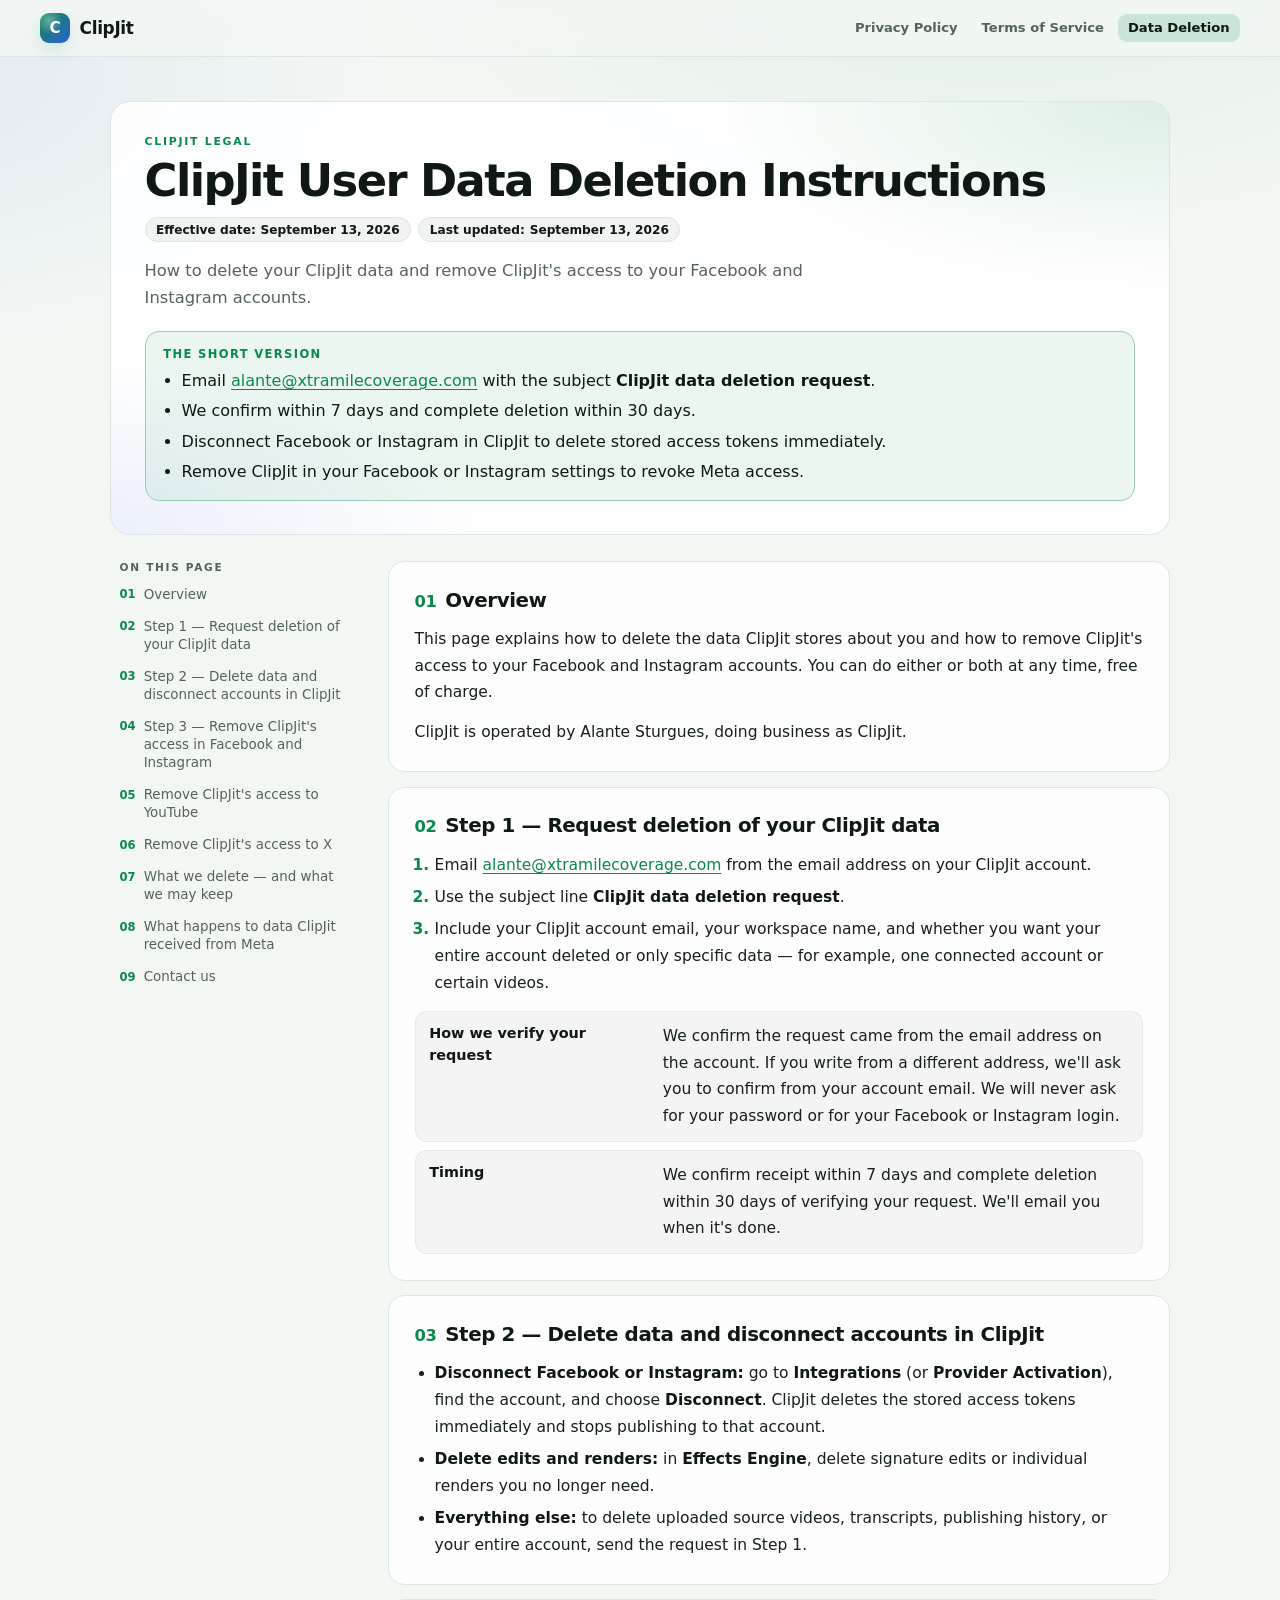
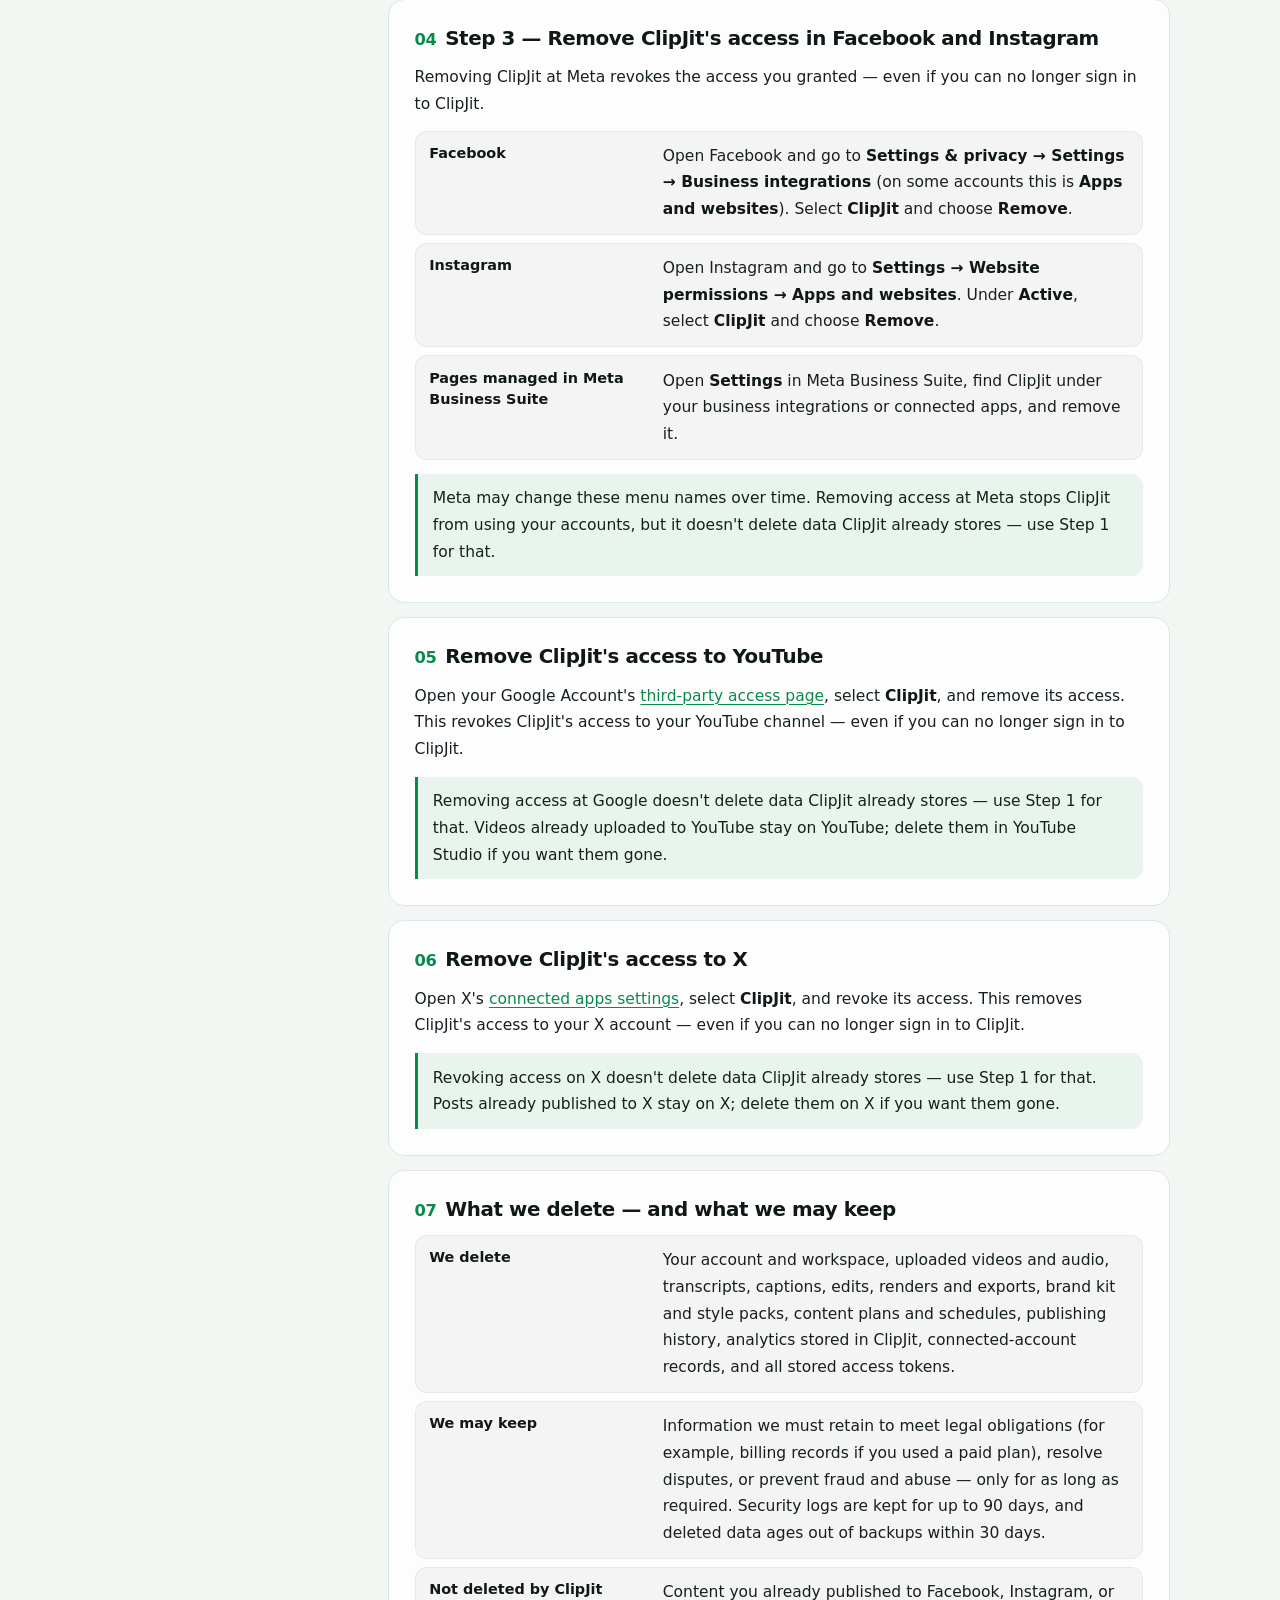
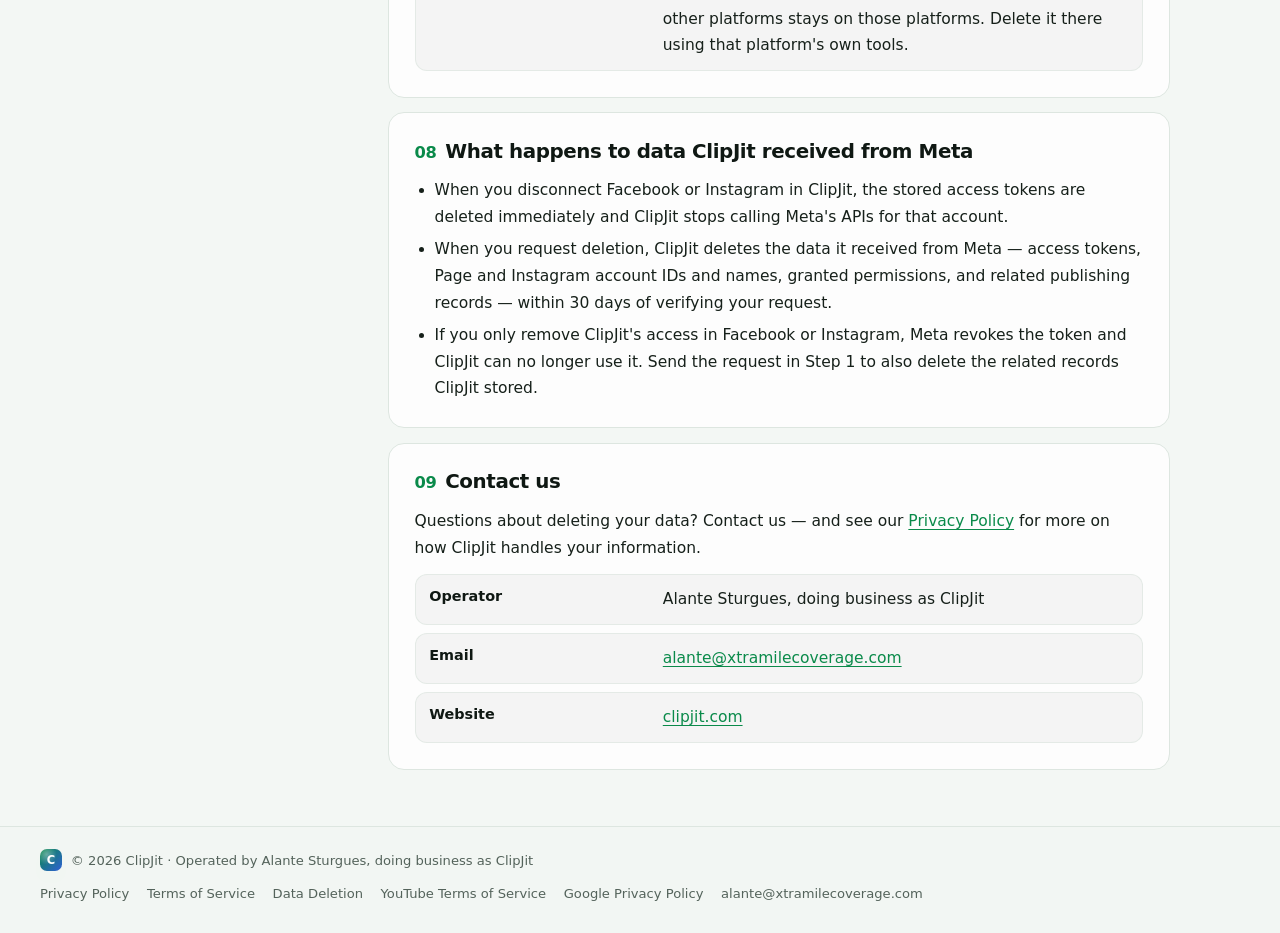
==== commit f17f99bf: "Add X (Twitter) API disclosures to privacy, terms, and data deletion pages Additive: how ClipJit use" ====
--- a/data-deletion/index.html
+++ b/data-deletion/index.html
@@ -33,8 +33,8 @@
 <div class="lg-summary"><p class="lg-summary-title">The short version</p><ul><li>Email <a href="mailto:alante@xtramilecoverage.com">alante@xtramilecoverage.com</a> with the subject <strong>ClipJit data deletion request</strong>.</li><li>We confirm within 7 days and complete deletion within 30 days.</li><li>Disconnect Facebook or Instagram in ClipJit to delete stored access tokens immediately.</li><li>Remove ClipJit in your Facebook or Instagram settings to revoke Meta access.</li></ul></div>
 </header>
 <div class="lg-layout">
-<nav class="lg-toc" aria-label="On this page"><p class="lg-toc-title">On this page</p><ol><li><a href="#overview"><span class="lg-num">01</span>Overview</a></li><li><a href="#request-deletion"><span class="lg-num">02</span>Step 1 — Request deletion of your ClipJit data</a></li><li><a href="#in-app"><span class="lg-num">03</span>Step 2 — Delete data and disconnect accounts in ClipJit</a></li><li><a href="#revoke-meta"><span class="lg-num">04</span>Step 3 — Remove ClipJit&#39;s access in Facebook and Instagram</a></li><li><a href="#revoke-google"><span class="lg-num">05</span>Remove ClipJit&#39;s access to YouTube</a></li><li><a href="#what-we-delete"><span class="lg-num">06</span>What we delete — and what we may keep</a></li><li><a href="#meta-data"><span class="lg-num">07</span>What happens to data ClipJit received from Meta</a></li><li><a href="#contact"><span class="lg-num">08</span>Contact us</a></li></ol></nav>
-<div class="lg-sections"><section class="lg-section" id="overview" aria-labelledby="overview-h"><h2 id="overview-h"><span class="lg-num">01</span>Overview</h2><p>This page explains how to delete the data ClipJit stores about you and how to remove ClipJit&#39;s access to your Facebook and Instagram accounts. You can do either or both at any time, free of charge.</p><p>ClipJit is operated by Alante Sturgues, doing business as ClipJit.</p></section><section class="lg-section" id="request-deletion" aria-labelledby="request-deletion-h"><h2 id="request-deletion-h"><span class="lg-num">02</span>Step 1 — Request deletion of your ClipJit data</h2><ol class="lg-steps"><li>Email <a href="mailto:alante@xtramilecoverage.com">alante@xtramilecoverage.com</a> from the email address on your ClipJit account.</li><li>Use the subject line <strong>ClipJit data deletion request</strong>.</li><li>Include your ClipJit account email, your workspace name, and whether you want your entire account deleted or only specific data — for example, one connected account or certain videos.</li></ol><dl class="lg-defs"><div class="lg-def"><dt>How we verify your request</dt><dd>We confirm the request came from the email address on the account. If you write from a different address, we&#39;ll ask you to confirm from your account email. We will never ask for your password or for your Facebook or Instagram login.</dd></div><div class="lg-def"><dt>Timing</dt><dd>We confirm receipt within 7 days and complete deletion within 30 days of verifying your request. We&#39;ll email you when it&#39;s done.</dd></div></dl></section><section class="lg-section" id="in-app" aria-labelledby="in-app-h"><h2 id="in-app-h"><span class="lg-num">03</span>Step 2 — Delete data and disconnect accounts in ClipJit</h2><ul><li><strong>Disconnect Facebook or Instagram:</strong> go to <strong>Integrations</strong> (or <strong>Provider Activation</strong>), find the account, and choose <strong>Disconnect</strong>. ClipJit deletes the stored access tokens immediately and stops publishing to that account.</li><li><strong>Delete edits and renders:</strong> in <strong>Effects Engine</strong>, delete signature edits or individual renders you no longer need.</li><li><strong>Everything else:</strong> to delete uploaded source videos, transcripts, publishing history, or your entire account, send the request in Step 1.</li></ul></section><section class="lg-section" id="revoke-meta" aria-labelledby="revoke-meta-h"><h2 id="revoke-meta-h"><span class="lg-num">04</span>Step 3 — Remove ClipJit&#39;s access in Facebook and Instagram</h2><p>Removing ClipJit at Meta revokes the access you granted — even if you can no longer sign in to ClipJit.</p><dl class="lg-defs"><div class="lg-def"><dt>Facebook</dt><dd>Open Facebook and go to <strong>Settings &amp; privacy → Settings → Business integrations</strong> (on some accounts this is <strong>Apps and websites</strong>). Select <strong>ClipJit</strong> and choose <strong>Remove</strong>.</dd></div><div class="lg-def"><dt>Instagram</dt><dd>Open Instagram and go to <strong>Settings → Website permissions → Apps and websites</strong>. Under <strong>Active</strong>, select <strong>ClipJit</strong> and choose <strong>Remove</strong>.</dd></div><div class="lg-def"><dt>Pages managed in Meta Business Suite</dt><dd>Open <strong>Settings</strong> in Meta Business Suite, find ClipJit under your business integrations or connected apps, and remove it.</dd></div></dl><p class="lg-note">Meta may change these menu names over time. Removing access at Meta stops ClipJit from using your accounts, but it doesn&#39;t delete data ClipJit already stores — use Step 1 for that.</p></section><section class="lg-section" id="revoke-google" aria-labelledby="revoke-google-h"><h2 id="revoke-google-h"><span class="lg-num">05</span>Remove ClipJit&#39;s access to YouTube</h2><p>Open your Google Account&#39;s <a href="https://security.google.com/settings/security/permissions">third-party access page</a>, select <strong>ClipJit</strong>, and remove its access. This revokes ClipJit&#39;s access to your YouTube channel — even if you can no longer sign in to ClipJit.</p><p class="lg-note">Removing access at Google doesn&#39;t delete data ClipJit already stores — use Step 1 for that. Videos already uploaded to YouTube stay on YouTube; delete them in YouTube Studio if you want them gone.</p></section><section class="lg-section" id="what-we-delete" aria-labelledby="what-we-delete-h"><h2 id="what-we-delete-h"><span class="lg-num">06</span>What we delete — and what we may keep</h2><dl class="lg-defs"><div class="lg-def"><dt>We delete</dt><dd>Your account and workspace, uploaded videos and audio, transcripts, captions, edits, renders and exports, brand kit and style packs, content plans and schedules, publishing history, analytics stored in ClipJit, connected-account records, and all stored access tokens.</dd></div><div class="lg-def"><dt>We may keep</dt><dd>Information we must retain to meet legal obligations (for example, billing records if you used a paid plan), resolve disputes, or prevent fraud and abuse — only for as long as required. Security logs are kept for up to 90 days, and deleted data ages out of backups within 30 days.</dd></div><div class="lg-def"><dt>Not deleted by ClipJit</dt><dd>Content you already published to Facebook, Instagram, or other platforms stays on those platforms. Delete it there using that platform&#39;s own tools.</dd></div></dl></section><section class="lg-section" id="meta-data" aria-labelledby="meta-data-h"><h2 id="meta-data-h"><span class="lg-num">07</span>What happens to data ClipJit received from Meta</h2><ul><li>When you disconnect Facebook or Instagram in ClipJit, the stored access tokens are deleted immediately and ClipJit stops calling Meta&#39;s APIs for that account.</li><li>When you request deletion, ClipJit deletes the data it received from Meta — access tokens, Page and Instagram account IDs and names, granted permissions, and related publishing records — within 30 days of verifying your request.</li><li>If you only remove ClipJit&#39;s access in Facebook or Instagram, Meta revokes the token and ClipJit can no longer use it. Send the request in Step 1 to also delete the related records ClipJit stored.</li></ul></section><section class="lg-section" id="contact" aria-labelledby="contact-h"><h2 id="contact-h"><span class="lg-num">08</span>Contact us</h2><p>Questions about deleting your data? Contact us — and see our <a href="../privacy">Privacy Policy</a> for more on how ClipJit handles your information.</p><dl class="lg-defs"><div class="lg-def"><dt>Operator</dt><dd>Alante Sturgues, doing business as ClipJit</dd></div><div class="lg-def"><dt>Email</dt><dd><a href="mailto:alante@xtramilecoverage.com">alante@xtramilecoverage.com</a></dd></div><div class="lg-def"><dt>Website</dt><dd><a href="https://clipjit.com">clipjit.com</a></dd></div></dl></section></div>
+<nav class="lg-toc" aria-label="On this page"><p class="lg-toc-title">On this page</p><ol><li><a href="#overview"><span class="lg-num">01</span>Overview</a></li><li><a href="#request-deletion"><span class="lg-num">02</span>Step 1 — Request deletion of your ClipJit data</a></li><li><a href="#in-app"><span class="lg-num">03</span>Step 2 — Delete data and disconnect accounts in ClipJit</a></li><li><a href="#revoke-meta"><span class="lg-num">04</span>Step 3 — Remove ClipJit&#39;s access in Facebook and Instagram</a></li><li><a href="#revoke-google"><span class="lg-num">05</span>Remove ClipJit&#39;s access to YouTube</a></li><li><a href="#revoke-x"><span class="lg-num">06</span>Remove ClipJit&#39;s access to X</a></li><li><a href="#what-we-delete"><span class="lg-num">07</span>What we delete — and what we may keep</a></li><li><a href="#meta-data"><span class="lg-num">08</span>What happens to data ClipJit received from Meta</a></li><li><a href="#contact"><span class="lg-num">09</span>Contact us</a></li></ol></nav>
+<div class="lg-sections"><section class="lg-section" id="overview" aria-labelledby="overview-h"><h2 id="overview-h"><span class="lg-num">01</span>Overview</h2><p>This page explains how to delete the data ClipJit stores about you and how to remove ClipJit&#39;s access to your Facebook and Instagram accounts. You can do either or both at any time, free of charge.</p><p>ClipJit is operated by Alante Sturgues, doing business as ClipJit.</p></section><section class="lg-section" id="request-deletion" aria-labelledby="request-deletion-h"><h2 id="request-deletion-h"><span class="lg-num">02</span>Step 1 — Request deletion of your ClipJit data</h2><ol class="lg-steps"><li>Email <a href="mailto:alante@xtramilecoverage.com">alante@xtramilecoverage.com</a> from the email address on your ClipJit account.</li><li>Use the subject line <strong>ClipJit data deletion request</strong>.</li><li>Include your ClipJit account email, your workspace name, and whether you want your entire account deleted or only specific data — for example, one connected account or certain videos.</li></ol><dl class="lg-defs"><div class="lg-def"><dt>How we verify your request</dt><dd>We confirm the request came from the email address on the account. If you write from a different address, we&#39;ll ask you to confirm from your account email. We will never ask for your password or for your Facebook or Instagram login.</dd></div><div class="lg-def"><dt>Timing</dt><dd>We confirm receipt within 7 days and complete deletion within 30 days of verifying your request. We&#39;ll email you when it&#39;s done.</dd></div></dl></section><section class="lg-section" id="in-app" aria-labelledby="in-app-h"><h2 id="in-app-h"><span class="lg-num">03</span>Step 2 — Delete data and disconnect accounts in ClipJit</h2><ul><li><strong>Disconnect Facebook or Instagram:</strong> go to <strong>Integrations</strong> (or <strong>Provider Activation</strong>), find the account, and choose <strong>Disconnect</strong>. ClipJit deletes the stored access tokens immediately and stops publishing to that account.</li><li><strong>Delete edits and renders:</strong> in <strong>Effects Engine</strong>, delete signature edits or individual renders you no longer need.</li><li><strong>Everything else:</strong> to delete uploaded source videos, transcripts, publishing history, or your entire account, send the request in Step 1.</li></ul></section><section class="lg-section" id="revoke-meta" aria-labelledby="revoke-meta-h"><h2 id="revoke-meta-h"><span class="lg-num">04</span>Step 3 — Remove ClipJit&#39;s access in Facebook and Instagram</h2><p>Removing ClipJit at Meta revokes the access you granted — even if you can no longer sign in to ClipJit.</p><dl class="lg-defs"><div class="lg-def"><dt>Facebook</dt><dd>Open Facebook and go to <strong>Settings &amp; privacy → Settings → Business integrations</strong> (on some accounts this is <strong>Apps and websites</strong>). Select <strong>ClipJit</strong> and choose <strong>Remove</strong>.</dd></div><div class="lg-def"><dt>Instagram</dt><dd>Open Instagram and go to <strong>Settings → Website permissions → Apps and websites</strong>. Under <strong>Active</strong>, select <strong>ClipJit</strong> and choose <strong>Remove</strong>.</dd></div><div class="lg-def"><dt>Pages managed in Meta Business Suite</dt><dd>Open <strong>Settings</strong> in Meta Business Suite, find ClipJit under your business integrations or connected apps, and remove it.</dd></div></dl><p class="lg-note">Meta may change these menu names over time. Removing access at Meta stops ClipJit from using your accounts, but it doesn&#39;t delete data ClipJit already stores — use Step 1 for that.</p></section><section class="lg-section" id="revoke-google" aria-labelledby="revoke-google-h"><h2 id="revoke-google-h"><span class="lg-num">05</span>Remove ClipJit&#39;s access to YouTube</h2><p>Open your Google Account&#39;s <a href="https://security.google.com/settings/security/permissions">third-party access page</a>, select <strong>ClipJit</strong>, and remove its access. This revokes ClipJit&#39;s access to your YouTube channel — even if you can no longer sign in to ClipJit.</p><p class="lg-note">Removing access at Google doesn&#39;t delete data ClipJit already stores — use Step 1 for that. Videos already uploaded to YouTube stay on YouTube; delete them in YouTube Studio if you want them gone.</p></section><section class="lg-section" id="revoke-x" aria-labelledby="revoke-x-h"><h2 id="revoke-x-h"><span class="lg-num">06</span>Remove ClipJit&#39;s access to X</h2><p>Open X&#39;s <a href="https://x.com/settings/connected_apps">connected apps settings</a>, select <strong>ClipJit</strong>, and revoke its access. This removes ClipJit&#39;s access to your X account — even if you can no longer sign in to ClipJit.</p><p class="lg-note">Revoking access on X doesn&#39;t delete data ClipJit already stores — use Step 1 for that. Posts already published to X stay on X; delete them on X if you want them gone.</p></section><section class="lg-section" id="what-we-delete" aria-labelledby="what-we-delete-h"><h2 id="what-we-delete-h"><span class="lg-num">07</span>What we delete — and what we may keep</h2><dl class="lg-defs"><div class="lg-def"><dt>We delete</dt><dd>Your account and workspace, uploaded videos and audio, transcripts, captions, edits, renders and exports, brand kit and style packs, content plans and schedules, publishing history, analytics stored in ClipJit, connected-account records, and all stored access tokens.</dd></div><div class="lg-def"><dt>We may keep</dt><dd>Information we must retain to meet legal obligations (for example, billing records if you used a paid plan), resolve disputes, or prevent fraud and abuse — only for as long as required. Security logs are kept for up to 90 days, and deleted data ages out of backups within 30 days.</dd></div><div class="lg-def"><dt>Not deleted by ClipJit</dt><dd>Content you already published to Facebook, Instagram, or other platforms stays on those platforms. Delete it there using that platform&#39;s own tools.</dd></div></dl></section><section class="lg-section" id="meta-data" aria-labelledby="meta-data-h"><h2 id="meta-data-h"><span class="lg-num">08</span>What happens to data ClipJit received from Meta</h2><ul><li>When you disconnect Facebook or Instagram in ClipJit, the stored access tokens are deleted immediately and ClipJit stops calling Meta&#39;s APIs for that account.</li><li>When you request deletion, ClipJit deletes the data it received from Meta — access tokens, Page and Instagram account IDs and names, granted permissions, and related publishing records — within 30 days of verifying your request.</li><li>If you only remove ClipJit&#39;s access in Facebook or Instagram, Meta revokes the token and ClipJit can no longer use it. Send the request in Step 1 to also delete the related records ClipJit stored.</li></ul></section><section class="lg-section" id="contact" aria-labelledby="contact-h"><h2 id="contact-h"><span class="lg-num">09</span>Contact us</h2><p>Questions about deleting your data? Contact us — and see our <a href="../privacy">Privacy Policy</a> for more on how ClipJit handles your information.</p><dl class="lg-defs"><div class="lg-def"><dt>Operator</dt><dd>Alante Sturgues, doing business as ClipJit</dd></div><div class="lg-def"><dt>Email</dt><dd><a href="mailto:alante@xtramilecoverage.com">alante@xtramilecoverage.com</a></dd></div><div class="lg-def"><dt>Website</dt><dd><a href="https://clipjit.com">clipjit.com</a></dd></div></dl></section></div>
 </div>
 </article>
 </main>
